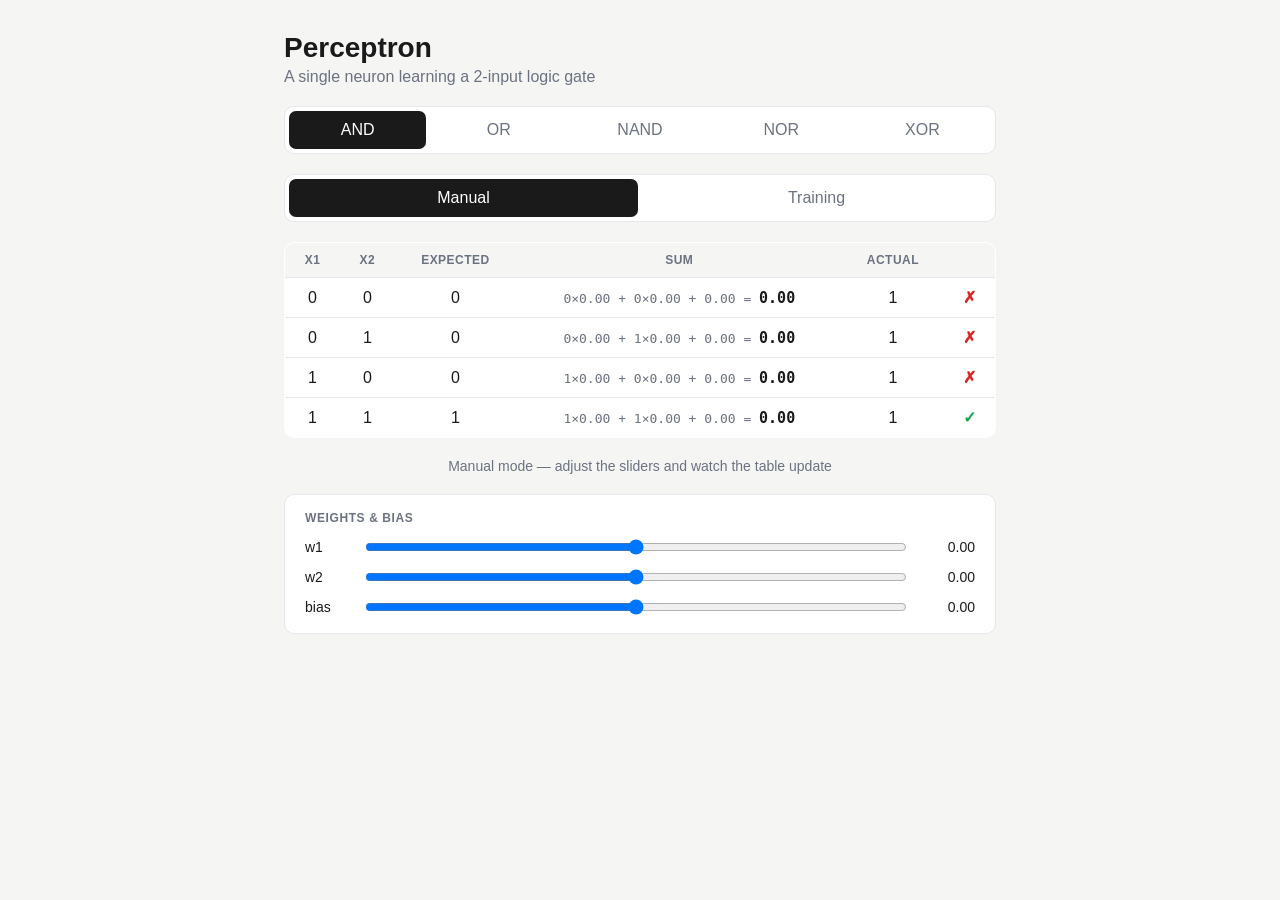
==== index.html @ cfac87de "Logic gates perceptron demo" ====
<!doctype html>
<html lang="en">
  <head>
    <meta charset="utf-8" />
    <title>Perceptron: Logic Gate Demo</title>
    <link rel="stylesheet" href="style.css" />
  </head>
  <body>
    <main class="app">
      <header class="app-header">
        <h1>Perceptron</h1>
        <p class="subtitle">A single neuron learning a 2-input logic gate</p>
      </header>

      <div id="gate-selector" class="gate-selector">
        <button data-gate="AND">AND</button>
        <button data-gate="OR">OR</button>
        <button data-gate="NAND">NAND</button>
        <button data-gate="NOR">NOR</button>
        <button data-gate="XOR">XOR</button>
      </div>

      <div class="mode-tabs">
        <button id="mode-manual" class="mode-tab">Manual</button>
        <button id="mode-training" class="mode-tab">Training</button>
      </div>

      <table class="truth-table">
        <thead>
          <tr>
            <th>x1</th>
            <th>x2</th>
            <th>expected</th>
            <th>sum</th>
            <th>actual</th>
            <th></th>
          </tr>
        </thead>
        <tbody id="truth-table-body"></tbody>
      </table>

      <p id="status" class="status"></p>

      <section id="manual-panel" class="panel">
        <h2>Weights &amp; bias</h2>
        <label class="slider-row">
          <span>w1</span>
          <input id="w1-slider" type="range" min="-2" max="2" step="0.01" />
          <span id="w1-value" class="value"></span>
        </label>
        <label class="slider-row">
          <span>w2</span>
          <input id="w2-slider" type="range" min="-2" max="2" step="0.01" />
          <span id="w2-value" class="value"></span>
        </label>
        <label class="slider-row">
          <span>bias</span>
          <input id="bias-slider" type="range" min="-2" max="2" step="0.01" />
          <span id="bias-value" class="value"></span>
        </label>
      </section>

      <section id="training-panel" class="panel">
        <h2>Learning</h2>
        <label class="slider-row">
          <span>rate</span>
          <input id="lr-slider" type="range" min="0.01" max="1" step="0.01" />
          <span id="lr-value" class="value"></span>
        </label>
        <div class="buttons">
          <button id="step-btn">Step</button>
          <button id="run-btn">Run</button>
          <button id="reset-btn">Reset</button>
        </div>
        <p class="epoch">Epoch <span id="epoch-count"></span></p>
      </section>
    </main>
    <script type="module" src="app.js"></script>
  </body>
</html>
---- style.css ----
:root {
  --ink: #1a1a1a;
  --muted: #6b7280;
  --bg: #f5f5f4;
  --panel-bg: #ffffff;
  --border: #e5e7eb;
  --correct: #16a34a;
  --incorrect: #dc2626;
}

* {
  box-sizing: border-box;
}

body {
  margin: 0;
  font-family: -apple-system, BlinkMacSystemFont, "Segoe UI", Helvetica, Arial, sans-serif;
  color: var(--ink);
  background: var(--bg);
}

button {
  font: inherit;
  cursor: pointer;
}

.app {
  max-width: 760px;
  margin: 0 auto;
  padding: 32px 24px 64px;
  display: flex;
  flex-direction: column;
  gap: 20px;
}

.app-header h1 {
  margin: 0;
  font-size: 28px;
}
.subtitle {
  margin: 4px 0 0;
  color: var(--muted);
}

.gate-selector,
.mode-tabs {
  display: flex;
  gap: 4px;
  background: var(--panel-bg);
  border: 1px solid var(--border);
  border-radius: 10px;
  padding: 4px;
}

.gate-selector button,
.mode-tabs button {
  flex: 1;
  padding: 10px;
  border: none;
  background: transparent;
  border-radius: 7px;
  font-weight: 500;
  color: var(--muted);
}
.gate-selector button.active,
.mode-tabs button.active {
  background: var(--ink);
  color: white;
}

.truth-table {
  width: 100%;
  border-collapse: collapse;
  background: var(--panel-bg);
  border: 1px solid var(--border);
  border-radius: 10px;
  overflow: hidden;
  font-variant-numeric: tabular-nums;
}
.truth-table th,
.truth-table td {
  padding: 10px 14px;
  text-align: center;
  border-bottom: 1px solid var(--border);
}
.truth-table th {
  font-size: 12px;
  text-transform: uppercase;
  letter-spacing: 0.04em;
  color: var(--muted);
  background: var(--bg);
}
.truth-table tr:last-child td {
  border-bottom: none;
}
.truth-table tr.active-row {
  background: #fef9c3;
}
.calculation {
  font-family: ui-monospace, SFMono-Regular, Menlo, monospace;
  font-size: 13px;
  white-space: nowrap;
  color: var(--muted);
}

.calc-sum {
  font-size: 15px;
  font-weight: 700;
  color: var(--ink);
}

.check.correct {
  color: var(--correct);
  font-weight: 600;
}
.check.incorrect {
  color: var(--incorrect);
  font-weight: 600;
}

.status {
  margin: 0;
  text-align: center;
  color: var(--muted);
  font-size: 14px;
}

.panel {
  background: var(--panel-bg);
  border: 1px solid var(--border);
  border-radius: 10px;
  padding: 16px 20px;
}
.panel h2 {
  font-size: 12px;
  text-transform: uppercase;
  letter-spacing: 0.05em;
  color: var(--muted);
  margin: 0 0 12px;
}

.slider-row {
  display: grid;
  grid-template-columns: 48px 1fr 56px;
  align-items: center;
  gap: 10px;
  margin-bottom: 10px;
  font-size: 14px;
}
.slider-row:last-of-type {
  margin-bottom: 0;
}
.value {
  text-align: right;
  font-variant-numeric: tabular-nums;
}

.buttons {
  display: flex;
  gap: 8px;
  margin-bottom: 12px;
}
.buttons button {
  flex: 1;
  padding: 8px;
  border: 1px solid var(--border);
  border-radius: 6px;
  background: var(--bg);
}
.buttons button:hover {
  background: var(--border);
}

.epoch {
  margin: 0;
  font-size: 13px;
  color: var(--muted);
}

/* Mode visibility — weights/bias sliders stay visible in both modes so
   the presenter can watch them move as Training mode learns. */
body[data-mode="manual"] #training-panel {
  display: none;
}
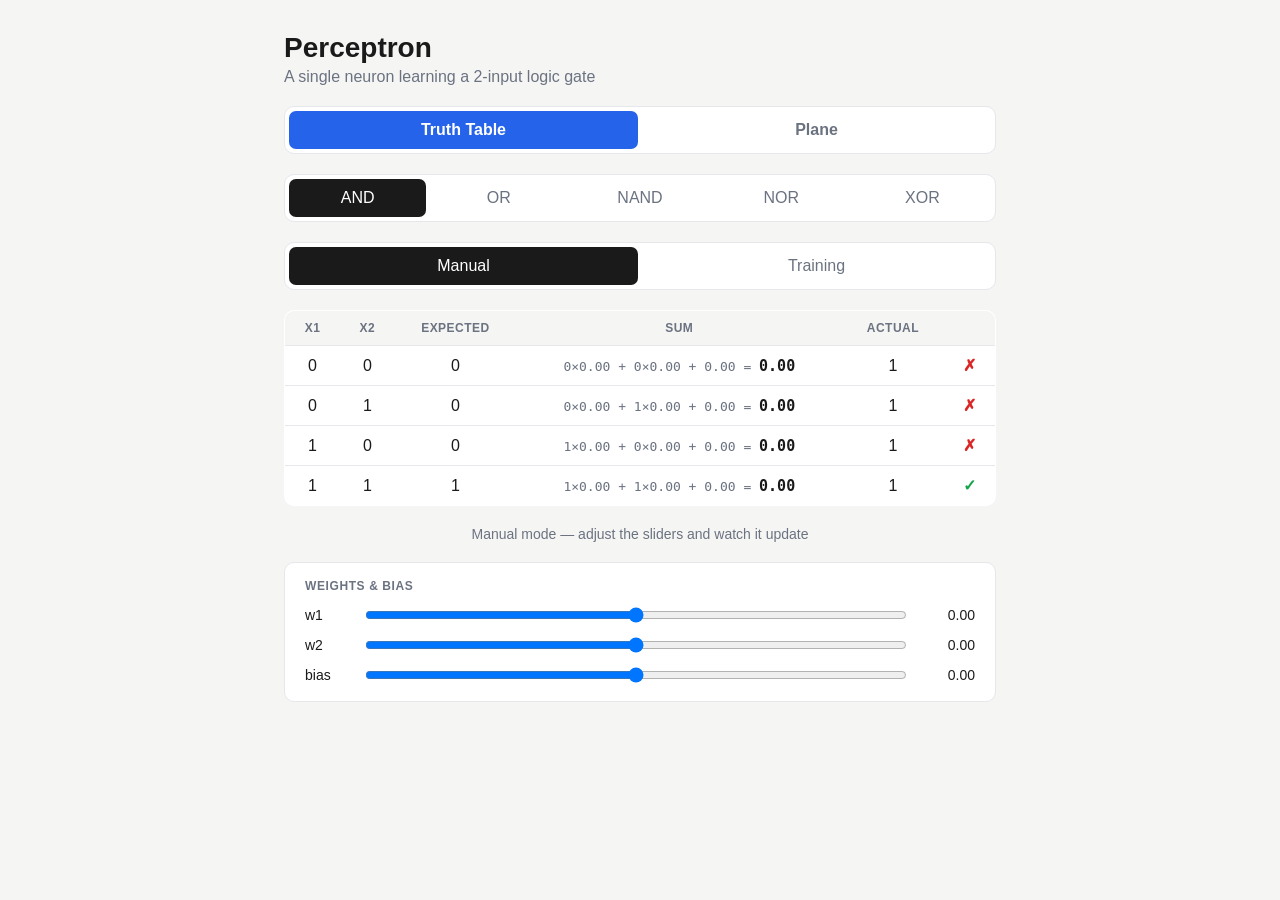
==== commit b0816ed5: "Add a plane view of the logic gates demo" ====
--- a/index.html
+++ b/index.html
@@ -5,74 +5,136 @@
     <title>Perceptron: Logic Gate Demo</title>
     <link rel="stylesheet" href="style.css" />
   </head>
-  <body>
+  <body data-active-view="table" data-mode="manual">
     <main class="app">
       <header class="app-header">
         <h1>Perceptron</h1>
         <p class="subtitle">A single neuron learning a 2-input logic gate</p>
       </header>
 
-      <div id="gate-selector" class="gate-selector">
-        <button data-gate="AND">AND</button>
-        <button data-gate="OR">OR</button>
-        <button data-gate="NAND">NAND</button>
-        <button data-gate="NOR">NOR</button>
-        <button data-gate="XOR">XOR</button>
-      </div>
+      <nav class="view-menu">
+        <button data-view="table" id="view-table-btn">Truth Table</button>
+        <button data-view="plane" id="view-plane-btn">Plane</button>
+      </nav>
 
-      <div class="mode-tabs">
-        <button id="mode-manual" class="mode-tab">Manual</button>
-        <button id="mode-training" class="mode-tab">Training</button>
-      </div>
+      <section id="table-view" class="view">
+        <div class="gate-selector" data-role="gate-selector">
+          <button data-role="gate-btn" data-gate="AND">AND</button>
+          <button data-role="gate-btn" data-gate="OR">OR</button>
+          <button data-role="gate-btn" data-gate="NAND">NAND</button>
+          <button data-role="gate-btn" data-gate="NOR">NOR</button>
+          <button data-role="gate-btn" data-gate="XOR">XOR</button>
+        </div>
 
-      <table class="truth-table">
-        <thead>
-          <tr>
-            <th>x1</th>
-            <th>x2</th>
-            <th>expected</th>
-            <th>sum</th>
-            <th>actual</th>
-            <th></th>
-          </tr>
-        </thead>
-        <tbody id="truth-table-body"></tbody>
-      </table>
+        <div class="mode-tabs">
+          <button data-role="mode-manual" class="mode-tab">Manual</button>
+          <button data-role="mode-training" class="mode-tab">Training</button>
+        </div>
 
-      <p id="status" class="status"></p>
+        <table class="truth-table">
+          <thead>
+            <tr>
+              <th>x1</th>
+              <th>x2</th>
+              <th>expected</th>
+              <th>sum</th>
+              <th>actual</th>
+              <th></th>
+            </tr>
+          </thead>
+          <tbody id="truth-table-body"></tbody>
+        </table>
 
-      <section id="manual-panel" class="panel">
-        <h2>Weights &amp; bias</h2>
-        <label class="slider-row">
-          <span>w1</span>
-          <input id="w1-slider" type="range" min="-2" max="2" step="0.01" />
-          <span id="w1-value" class="value"></span>
-        </label>
-        <label class="slider-row">
-          <span>w2</span>
-          <input id="w2-slider" type="range" min="-2" max="2" step="0.01" />
-          <span id="w2-value" class="value"></span>
-        </label>
-        <label class="slider-row">
-          <span>bias</span>
-          <input id="bias-slider" type="range" min="-2" max="2" step="0.01" />
-          <span id="bias-value" class="value"></span>
-        </label>
+        <p data-role="status" class="status"></p>
+
+        <section data-role="manual-panel" class="panel">
+          <h2>Weights &amp; bias</h2>
+          <label class="slider-row">
+            <span>w1</span>
+            <input data-role="w1-slider" type="range" min="-2" max="2" step="0.01" />
+            <span data-role="w1-value" class="value"></span>
+          </label>
+          <label class="slider-row">
+            <span>w2</span>
+            <input data-role="w2-slider" type="range" min="-2" max="2" step="0.01" />
+            <span data-role="w2-value" class="value"></span>
+          </label>
+          <label class="slider-row">
+            <span>bias</span>
+            <input data-role="bias-slider" type="range" min="-2" max="2" step="0.01" />
+            <span data-role="bias-value" class="value"></span>
+          </label>
+        </section>
+
+        <section data-role="training-panel" class="panel">
+          <h2>Learning</h2>
+          <label class="slider-row">
+            <span>rate</span>
+            <input data-role="lr-slider" type="range" min="0.01" max="1" step="0.01" />
+            <span data-role="lr-value" class="value"></span>
+          </label>
+          <div class="buttons">
+            <button data-role="step-btn">Step</button>
+            <button data-role="run-btn">Run</button>
+            <button data-role="reset-btn">Reset</button>
+          </div>
+          <p class="epoch">Epoch <span data-role="epoch-count"></span></p>
+        </section>
       </section>
 
-      <section id="training-panel" class="panel">
-        <h2>Learning</h2>
-        <label class="slider-row">
-          <span>rate</span>
-          <input id="lr-slider" type="range" min="0.01" max="1" step="0.01" />
-          <span id="lr-value" class="value"></span>
-        </label>
-        <div class="buttons">
-          <button id="step-btn">Step</button>
-          <button id="run-btn">Run</button>
-          <button id="reset-btn">Reset</button>
+      <section id="plane-view" class="view">
+        <div class="gate-selector" data-role="gate-selector">
+          <button data-role="gate-btn" data-gate="AND">AND</button>
+          <button data-role="gate-btn" data-gate="OR">OR</button>
+          <button data-role="gate-btn" data-gate="NAND">NAND</button>
+          <button data-role="gate-btn" data-gate="NOR">NOR</button>
+          <button data-role="gate-btn" data-gate="XOR">XOR</button>
         </div>
-        <p class="epoch">Epoch <span id="epoch-count"></span></p>
+
+        <div class="mode-tabs">
+          <button data-role="mode-manual" class="mode-tab">Manual</button>
+          <button data-role="mode-training" class="mode-tab">Training</button>
+        </div>
+
+        <div class="plane-wrap">
+          <svg id="plane-svg" viewBox="0 0 400 400"></svg>
+        </div>
+
+        <p data-role="status" class="status"></p>
+
+        <section data-role="manual-panel" class="panel">
+          <h2>Weights &amp; bias</h2>
+          <label class="slider-row">
+            <span>w1</span>
+            <input data-role="w1-slider" type="range" min="-2" max="2" step="0.01" />
+            <span data-role="w1-value" class="value"></span>
+          </label>
+          <label class="slider-row">
+            <span>w2</span>
+            <input data-role="w2-slider" type="range" min="-2" max="2" step="0.01" />
+            <span data-role="w2-value" class="value"></span>
+          </label>
+          <label class="slider-row">
+            <span>bias</span>
+            <input data-role="bias-slider" type="range" min="-2" max="2" step="0.01" />
+            <span data-role="bias-value" class="value"></span>
+          </label>
+        </section>
+
+        <section data-role="training-panel" class="panel">
+          <h2>Learning</h2>
+          <label class="slider-row">
+            <span>rate</span>
+            <input data-role="lr-slider" type="range" min="0.01" max="1" step="0.01" />
+            <span data-role="lr-value" class="value"></span>
+          </label>
+          <div class="buttons">
+            <button data-role="step-btn">Step</button>
+            <button data-role="run-btn">Run</button>
+            <button data-role="reset-btn">Reset</button>
+          </div>
+          <p class="epoch">Epoch <span data-role="epoch-count"></span></p>
+        </section>
       </section>
     </main>
     <script type="module" src="app.js"></script>
--- a/style.css
+++ b/style.css
@@ -179,6 +179,101 @@
 
 /* Mode visibility — weights/bias sliders stay visible in both modes so
    the presenter can watch them move as Training mode learns. */
-body[data-mode="manual"] #training-panel {
+body[data-mode="manual"] [data-role="training-panel"] {
   display: none;
 }
+
+/* View visibility — Table vs. Plane, both driven by the same shared state */
+body[data-active-view="table"] #plane-view {
+  display: none;
+}
+body[data-active-view="plane"] #table-view {
+  display: none;
+}
+
+.view-menu {
+  display: flex;
+  gap: 4px;
+  background: var(--panel-bg);
+  border: 1px solid var(--border);
+  border-radius: 10px;
+  padding: 4px;
+}
+.view-menu button {
+  flex: 1;
+  padding: 10px;
+  border: none;
+  background: transparent;
+  border-radius: 7px;
+  font-weight: 600;
+  color: var(--muted);
+}
+.view-menu button.active {
+  background: #2563eb;
+  color: white;
+}
+
+.view {
+  display: flex;
+  flex-direction: column;
+  gap: 20px;
+}
+
+.plane-wrap {
+  display: flex;
+  align-items: center;
+  justify-content: center;
+  background: var(--panel-bg);
+  border: 1px solid var(--border);
+  border-radius: 10px;
+  padding: 16px;
+}
+#plane-svg {
+  width: 100%;
+  max-width: 420px;
+  aspect-ratio: 1 / 1;
+}
+
+.plane-active-region {
+  fill: none;
+  stroke: var(--border);
+  stroke-width: 1.5;
+  stroke-dasharray: 5 5;
+}
+
+.plane-boundary {
+  stroke: var(--ink);
+  stroke-width: 2.5;
+}
+
+.plane-point {
+  stroke: white;
+  stroke-width: 2;
+}
+.plane-point.class-a {
+  fill: #9ca3af;
+}
+.plane-point.class-b {
+  fill: #2563eb;
+}
+.plane-point.correct {
+  stroke: var(--correct);
+  stroke-width: 3;
+}
+.plane-point.misclassified {
+  stroke: var(--incorrect);
+  stroke-width: 3;
+}
+
+.plane-point-active-ring {
+  fill: none;
+  stroke: #f59e0b;
+  stroke-width: 3;
+}
+
+.plane-point-label {
+  font-size: 12px;
+  font-family: ui-monospace, SFMono-Regular, Menlo, monospace;
+  fill: var(--muted);
+  text-anchor: middle;
+}
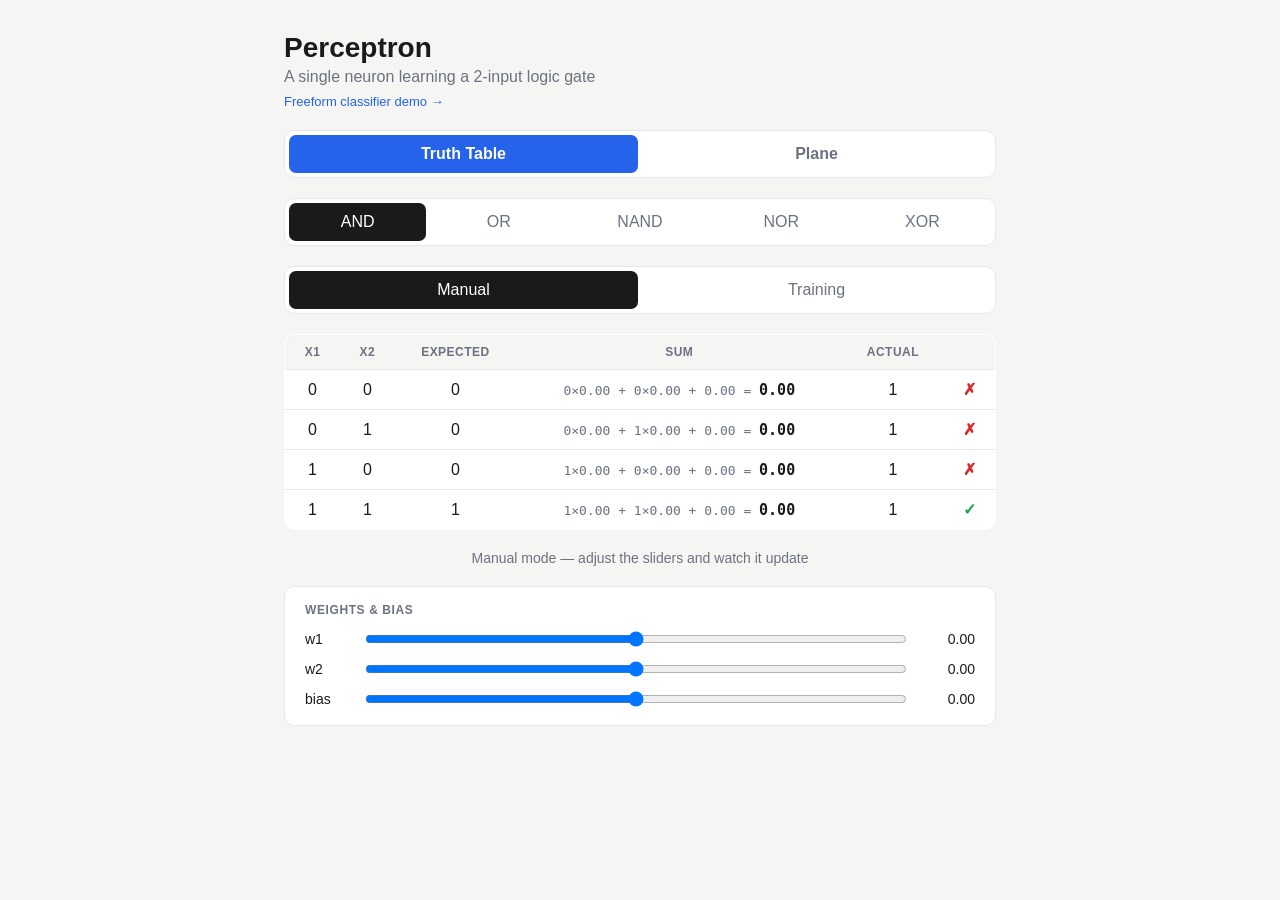
==== commit 7933e02e: "Add the freeform prototype to the demo app" ====
--- a/index.html
+++ b/index.html
@@ -10,6 +10,7 @@
       <header class="app-header">
         <h1>Perceptron</h1>
         <p class="subtitle">A single neuron learning a 2-input logic gate</p>
+        <a href="freeform.html" class="freeform-link">Freeform classifier demo →</a>
       </header>
 
       <nav class="view-menu">
--- a/style.css
+++ b/style.css
@@ -41,6 +41,16 @@
   margin: 4px 0 0;
   color: var(--muted);
 }
+.freeform-link {
+  display: inline-block;
+  margin-top: 8px;
+  font-size: 13px;
+  color: #2563eb;
+  text-decoration: none;
+}
+.freeform-link:hover {
+  text-decoration: underline;
+}
 
 .gate-selector,
 .mode-tabs {
@@ -277,3 +287,24 @@
   fill: var(--muted);
   text-anchor: middle;
 }
+
+.plane-side-badge {
+  stroke: white;
+  stroke-width: 2;
+  opacity: 0.9;
+}
+.plane-side-badge.positive {
+  fill: #2563eb;
+}
+.plane-side-badge.negative {
+  fill: #9ca3af;
+}
+
+.plane-side-label {
+  font-size: 14px;
+  font-weight: 700;
+  fill: white;
+  text-anchor: middle;
+  dominant-baseline: central;
+  pointer-events: none;
+}
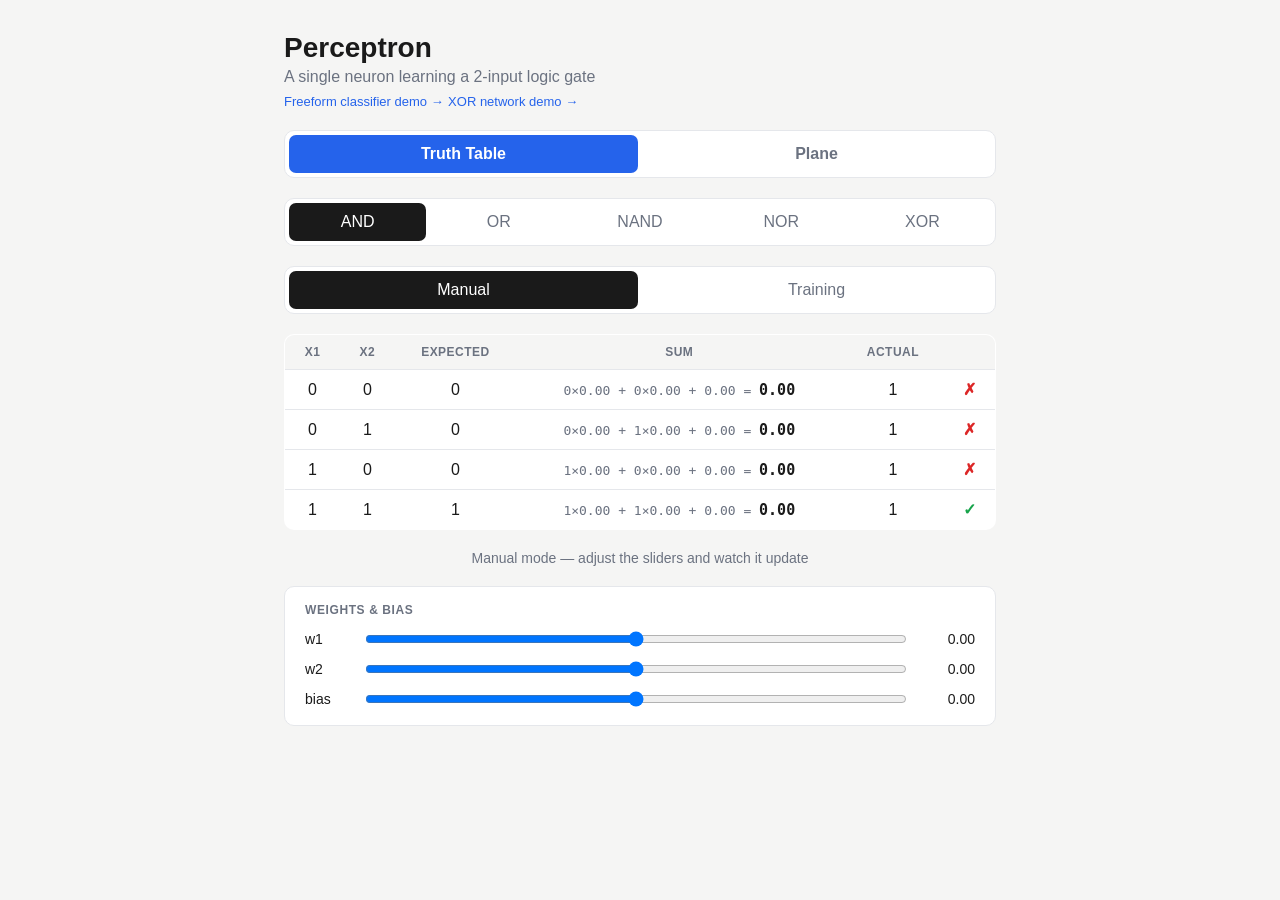
==== commit 2d3f4354: "Add an XOR network" ====
--- a/index.html
+++ b/index.html
@@ -11,6 +11,7 @@
         <h1>Perceptron</h1>
         <p class="subtitle">A single neuron learning a 2-input logic gate</p>
         <a href="freeform.html" class="freeform-link">Freeform classifier demo →</a>
+        <a href="xor-network.html" class="freeform-link">XOR network demo →</a>
       </header>
 
       <nav class="view-menu">
@@ -80,6 +81,7 @@
             <button data-role="reset-btn">Reset</button>
           </div>
           <p class="epoch">Epoch <span data-role="epoch-count"></span></p>
+          <p data-role="training-indicator" class="training-indicator"></p>
         </section>
       </section>
 
@@ -135,6 +137,7 @@
             <button data-role="reset-btn">Reset</button>
           </div>
           <p class="epoch">Epoch <span data-role="epoch-count"></span></p>
+          <p data-role="training-indicator" class="training-indicator"></p>
         </section>
       </section>
     </main>
--- a/style.css
+++ b/style.css
@@ -187,6 +187,27 @@
   color: var(--muted);
 }
 
+.training-indicator {
+  margin: 8px 0 0;
+  font-size: 13px;
+  font-weight: 600;
+  color: var(--muted);
+}
+.training-indicator.running {
+  color: var(--correct);
+  animation: training-pulse 1s ease-in-out infinite;
+}
+
+@keyframes training-pulse {
+  0%,
+  100% {
+    opacity: 1;
+  }
+  50% {
+    opacity: 0.4;
+  }
+}
+
 /* Mode visibility — weights/bias sliders stay visible in both modes so
    the presenter can watch them move as Training mode learns. */
 body[data-mode="manual"] [data-role="training-panel"] {
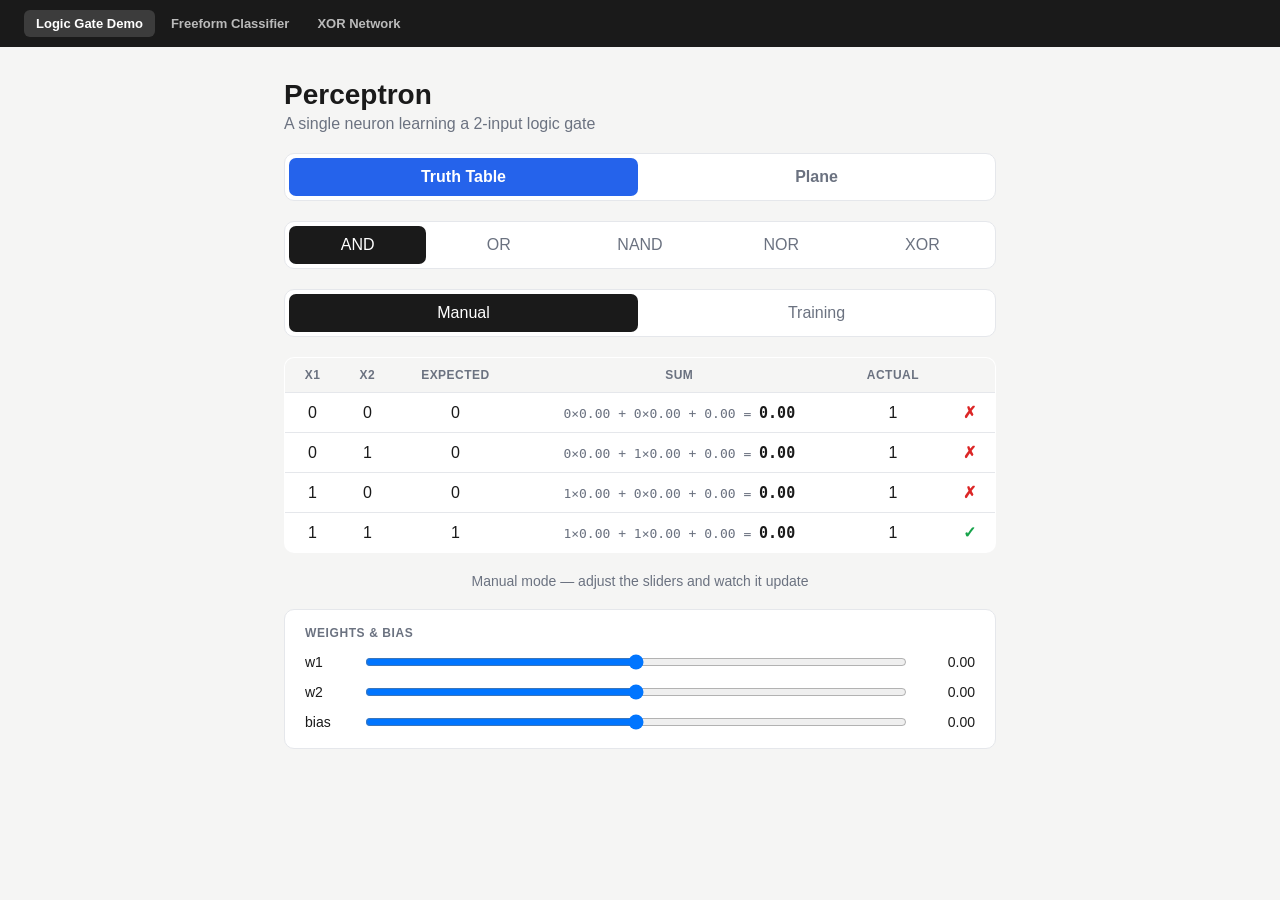
==== commit 7c88f713: "Add a navbar" ====
--- a/index.html
+++ b/index.html
@@ -4,14 +4,13 @@
     <meta charset="utf-8" />
     <title>Perceptron: Logic Gate Demo</title>
     <link rel="stylesheet" href="style.css" />
+    <link rel="stylesheet" href="nav.css" />
   </head>
   <body data-active-view="table" data-mode="manual">
     <main class="app">
       <header class="app-header">
         <h1>Perceptron</h1>
         <p class="subtitle">A single neuron learning a 2-input logic gate</p>
-        <a href="freeform.html" class="freeform-link">Freeform classifier demo →</a>
-        <a href="xor-network.html" class="freeform-link">XOR network demo →</a>
       </header>
 
       <nav class="view-menu">
--- a/style.css
+++ b/style.css
@@ -41,17 +41,6 @@
   margin: 4px 0 0;
   color: var(--muted);
 }
-.freeform-link {
-  display: inline-block;
-  margin-top: 8px;
-  font-size: 13px;
-  color: #2563eb;
-  text-decoration: none;
-}
-.freeform-link:hover {
-  text-decoration: underline;
-}
-
 .gate-selector,
 .mode-tabs {
   display: flex;
--- a/nav.css
+++ b/nav.css
@@ -0,0 +1,21 @@
+.site-nav {
+  display: flex;
+  gap: 4px;
+  padding: 10px 24px;
+  background: #1a1a1a;
+}
+.site-nav-link {
+  padding: 6px 12px;
+  border-radius: 6px;
+  color: rgba(255, 255, 255, 0.7);
+  text-decoration: none;
+  font-size: 13px;
+  font-weight: 600;
+}
+.site-nav-link:hover {
+  color: white;
+}
+.site-nav-link.active {
+  background: rgba(255, 255, 255, 0.15);
+  color: white;
+}
